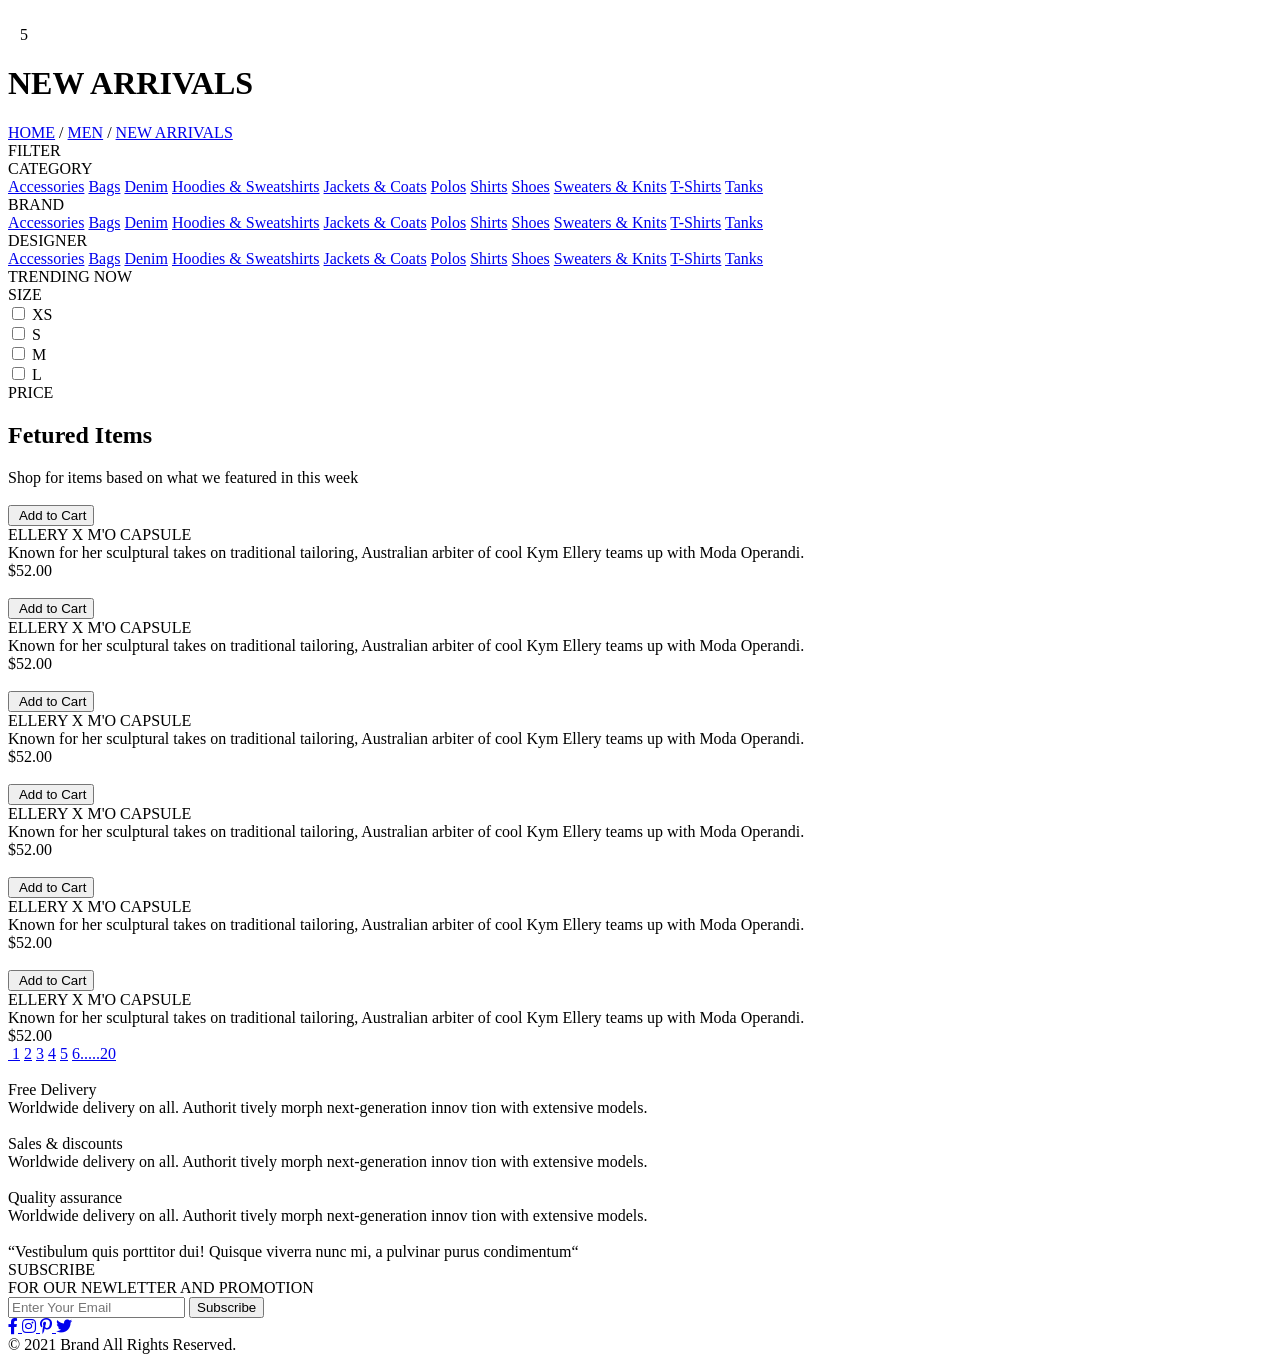
==== index.html @ 28f2e9c7 "Дз-8, начало" ====
<!DOCTYPE html>
<html lang="en">

<head>
    <meta charset="UTF-8">
    <meta name="viewport" content="width=device-width, initial-scale=1.0">
    <title>Document</title>
    <link rel="stylesheet" href="https://cdnjs.cloudflare.com/ajax/libs/font-awesome/5.15.2/css/all.min.css"
        integrity="sha512-HK5fgLBL+xu6dm/Ii3z4xhlSUyZgTT9tuc/hSrtw6uzJOvgRr2a9jyxxT1ely+B+xFAmJKVSTbpM/CuL7qxO8w=="
        crossorigin="anonymous" />
    <link rel="stylesheet" href="style.css">
</head>

<body>
    <div class="header">
        <div class="container">
            <div class="leftHeader">
                <img src="images/logo.png" alt="">
                <img class="searchIcon" src="images/search.png" alt="">
            </div>

            <div class="rightHeader">
                <img src="images/bars.png" alt="">
                <img class="userIcon" src="images/user.png" alt="">

                <span class="cartIconWrap">
                    <img class="cartIcon" src="images/cart.png" alt="">
                    <span>5</span>
                </span>
            </div>
        </div>
    </div>

    <div class="newArrivals">
        <div class="container">
            <h1>NEW ARRIVALS</h1>
            <nav>
                <a href="#">HOME</a>
                <span>/</span>
                <a href="#">MEN</a>
                <span>/</span>
                <a href="#">NEW ARRIVALS</a>
            </nav>
        </div>
    </div>

    <div class="filters">
        <div class="container">
            <div class="filtersLeft">
                <span class="filterLabel">FILTER</span>
                <img class="filterIcon" src="images/filter.svg" alt="">
                <div class="filterPopup hidden">
                    <nav class="filterCategory">
                        <div class="filterCategoryHeader">CATEGORY</div>
                        <div class="hidden">
                            <a href="#">Accessories</a>
                            <a href="#">Bags</a>
                            <a href="#">Denim</a>
                            <a href="#">Hoodies & Sweatshirts</a>
                            <a href="#">Jackets & Coats</a>
                            <a href="#">Polos</a>
                            <a href="#">Shirts</a>
                            <a href="#">Shoes</a>
                            <a href="#">Sweaters & Knits</a>
                            <a href="#">T-Shirts</a>
                            <a href="#">Tanks</a>
                        </div>
                    </nav>
                    <nav class="filterCategory">
                        <div class="filterCategoryHeader">BRAND</div>
                        <div class="hidden">
                            <a href="#">Accessories</a>
                            <a href="#">Bags</a>
                            <a href="#">Denim</a>
                            <a href="#">Hoodies & Sweatshirts</a>
                            <a href="#">Jackets & Coats</a>
                            <a href="#">Polos</a>
                            <a href="#">Shirts</a>
                            <a href="#">Shoes</a>
                            <a href="#">Sweaters & Knits</a>
                            <a href="#">T-Shirts</a>
                            <a href="#">Tanks</a>
                        </div>
                    </nav>
                    <nav class="filterCategory">
                        <div class="filterCategoryHeader">DESIGNER</div>
                        <div class="hidden">
                            <a href="#">Accessories</a>
                            <a href="#">Bags</a>
                            <a href="#">Denim</a>
                            <a href="#">Hoodies & Sweatshirts</a>
                            <a href="#">Jackets & Coats</a>
                            <a href="#">Polos</a>
                            <a href="#">Shirts</a>
                            <a href="#">Shoes</a>
                            <a href="#">Sweaters & Knits</a>
                            <a href="#">T-Shirts</a>
                            <a href="#">Tanks</a>
                        </div>
                    </nav>
                </div>
            </div>
            <div class="filtersRight">
                <div class="filterTrending">
                    TRENDING NOW
                    <img src="images/filterArrow.svg" alt="">
                </div>
                <div class="filterSize">
                    <div class="filterSizeWrap">
                        SIZE
                        <img src="images/filterArrow.svg" alt="">
                    </div>
                    <div class="filterSizes hidden">
                        <div>
                            <input type="checkbox"> XS
                        </div>
                        <div>
                            <input type="checkbox"> S
                        </div>
                        <div>
                            <input type="checkbox"> M
                        </div>
                        <div>
                            <input type="checkbox"> L
                        </div>
                    </div>
                </div>
                <div class="filterPrice">
                    PRICE
                    <img src="images/filterArrow.svg" alt="">
                </div>
            </div>
        </div>
    </div>

    <div class="featured container">
        <h2 class="featuredHeader">Fetured Items</h2>
        <div class="featuredTitle">Shop for items based on what we featured in this week</div>

        <div class="featuredItems">

            <div class="featuredItem">

                <div class="featuredImgWrap">
                    <img src="images/featured/1.jpg" alt="">
                    <div class="featuredImgDark">
                        <button class="buyButton">
                            <img src="images/cart.svg" alt="">
                            Add to Cart
                        </button>
                    </div>
                </div>

                <div class="featuredData">
                    <div class="featuredName">
                        ELLERY X M'O CAPSULE
                    </div>
                    <div class="featuredText">
                        Known for her sculptural takes on traditional tailoring, Australian arbiter of cool Kym Ellery
                        teams
                        up with Moda Operandi.
                    </div>
                    <div class="featuredPrice">
                        $52.00
                    </div>
                </div>

            </div>

            <div class="featuredItem">

                <div class="featuredImgWrap">
                    <img src="images/featured/2.jpg" alt="">
                    <div class="featuredImgDark">
                        <button>
                            <img src="images/cart.svg" alt="">
                            Add to Cart
                        </button>
                    </div>
                </div>

                <div class="featuredData">
                    <div class="featuredName">
                        ELLERY X M'O CAPSULE
                    </div>
                    <div class="featuredText">
                        Known for her sculptural takes on traditional tailoring, Australian arbiter of cool Kym Ellery
                        teams
                        up with Moda Operandi.
                    </div>
                    <div class="featuredPrice">
                        $52.00
                    </div>
                </div>

            </div>

            <div class="featuredItem">

                <div class="featuredImgWrap">
                    <img src="images/featured/3.jpg" alt="">
                    <div class="featuredImgDark">
                        <button>
                            <img src="images/cart.svg" alt="">
                            Add to Cart
                        </button>
                    </div>
                </div>

                <div class="featuredData">
                    <div class="featuredName">
                        ELLERY X M'O CAPSULE
                    </div>
                    <div class="featuredText">
                        Known for her sculptural takes on traditional tailoring, Australian arbiter of cool Kym Ellery
                        teams
                        up with Moda Operandi.
                    </div>
                    <div class="featuredPrice">
                        $52.00
                    </div>
                </div>

            </div>

            <div class="featuredItem">

                <div class="featuredImgWrap">
                    <img src="images/featured/4.jpg" alt="">
                    <div class="featuredImgDark">
                        <button>
                            <img src="images/cart.svg" alt="">
                            Add to Cart
                        </button>
                    </div>
                </div>

                <div class="featuredData">
                    <div class="featuredName">
                        ELLERY X M'O CAPSULE
                    </div>
                    <div class="featuredText">
                        Known for her sculptural takes on traditional tailoring, Australian arbiter of cool Kym Ellery
                        teams
                        up with Moda Operandi.
                    </div>
                    <div class="featuredPrice">
                        $52.00
                    </div>
                </div>

            </div>

            <div class="featuredItem">

                <div class="featuredImgWrap">
                    <img src="images/featured/5.jpg" alt="">
                    <div class="featuredImgDark">
                        <button>
                            <img src="images/cart.svg" alt="">
                            Add to Cart
                        </button>
                    </div>
                </div>

                <div class="featuredData">
                    <div class="featuredName">
                        ELLERY X M'O CAPSULE
                    </div>
                    <div class="featuredText">
                        Known for her sculptural takes on traditional tailoring, Australian arbiter of cool Kym Ellery
                        teams
                        up with Moda Operandi.
                    </div>
                    <div class="featuredPrice">
                        $52.00
                    </div>
                </div>

            </div>
            <div class="featuredItem">

                <div class="featuredImgWrap">
                    <img src="images/featured/6.jpg" alt="">
                    <div class="featuredImgDark">
                        <button>
                            <img src="images/cart.svg" alt="">
                            Add to Cart
                        </button>
                    </div>
                </div>

                <div class="featuredData">
                    <div class="featuredName">
                        ELLERY X M'O CAPSULE
                    </div>
                    <div class="featuredText">
                        Known for her sculptural takes on traditional tailoring, Australian arbiter of cool Kym Ellery
                        teams
                        up with Moda Operandi.
                    </div>
                    <div class="featuredPrice">
                        $52.00
                    </div>
                </div>

            </div>
        </div>

        <div class="pagination">
            <a href="#">
                <img src="images/chevronLeft.svg" alt="">
            </a>
            <a href="#">1</a>
            <a href="#">2</a>
            <a href="#">3</a>
            <a href="#">4</a>
            <a href="#">5</a>
            <a href="#">6.....20</a>
            <a href="#">
                <img src="images/chevronRight.svg" alt="">
            </a>
        </div>
    </div>

    <div class="services">
        <div class="container">

            <div class="serivceUnit">
                <img src="images/services/delivery.svg" alt="">
                <div class="servicesTitle">
                    Free Delivery
                </div>
                <div class="servicesText">
                    Worldwide delivery on all. Authorit tively morph next-generation innov tion with extensive models.
                </div>
            </div>

            <div class="serivceUnit">
                <img src="images/services/discount.svg" alt="">
                <div class="servicesTitle">
                    Sales & discounts
                </div>
                <div class="servicesText">
                    Worldwide delivery on all. Authorit tively morph next-generation innov tion with extensive models.
                </div>
            </div>

            <div class="serivceUnit">
                <img src="images/services/assurance.svg" alt="">
                <div class="servicesTitle">
                    Quality assurance
                </div>
                <div class="servicesText">
                    Worldwide delivery on all. Authorit tively morph next-generation innov tion with extensive models.
                </div>
            </div>
        </div>
    </div>

    <div class="subscribe">
        <div class="container">

            <div class="subscribeLeft">
                <img src="images/subscribeUser.png" alt="">
                <div class="subscribeUserText">
                    “Vestibulum quis porttitor dui! Quisque viverra nunc mi, a pulvinar purus condimentum“
                </div>
            </div>

            <div class="subscribeRight">
                <div class="subscribeTitle">
                    SUBSCRIBE
                </div>
                <div class="subscribeText">
                    FOR OUR NEWLETTER AND PROMOTION
                </div>
                <form action="" class="subscribeForm">
                    <input type="text" placeholder="Enter Your Email">
                    <button>Subscribe</button>
                </form>
            </div>

        </div>
    </div>

    <div class="footer">
        <div class="container">
            <div class="footerLeft">
                <a href="#">
                    <i class="fab fa-facebook-f"></i>
                </a>
                <a href="#">
                    <i class="fab fa-instagram"></i>
                </a>
                <a href="#">
                    <i class="fab fa-pinterest-p"></i>
                </a>
                <a href="#">
                    <i class="fab fa-twitter"></i>
                </a>
            </div>
            <div class="footerRight">
                &copy; 2021 Brand All Rights Reserved.
            </div>
        </div>
    </div>

    <script src="app.js"></script>
</body>

</html>
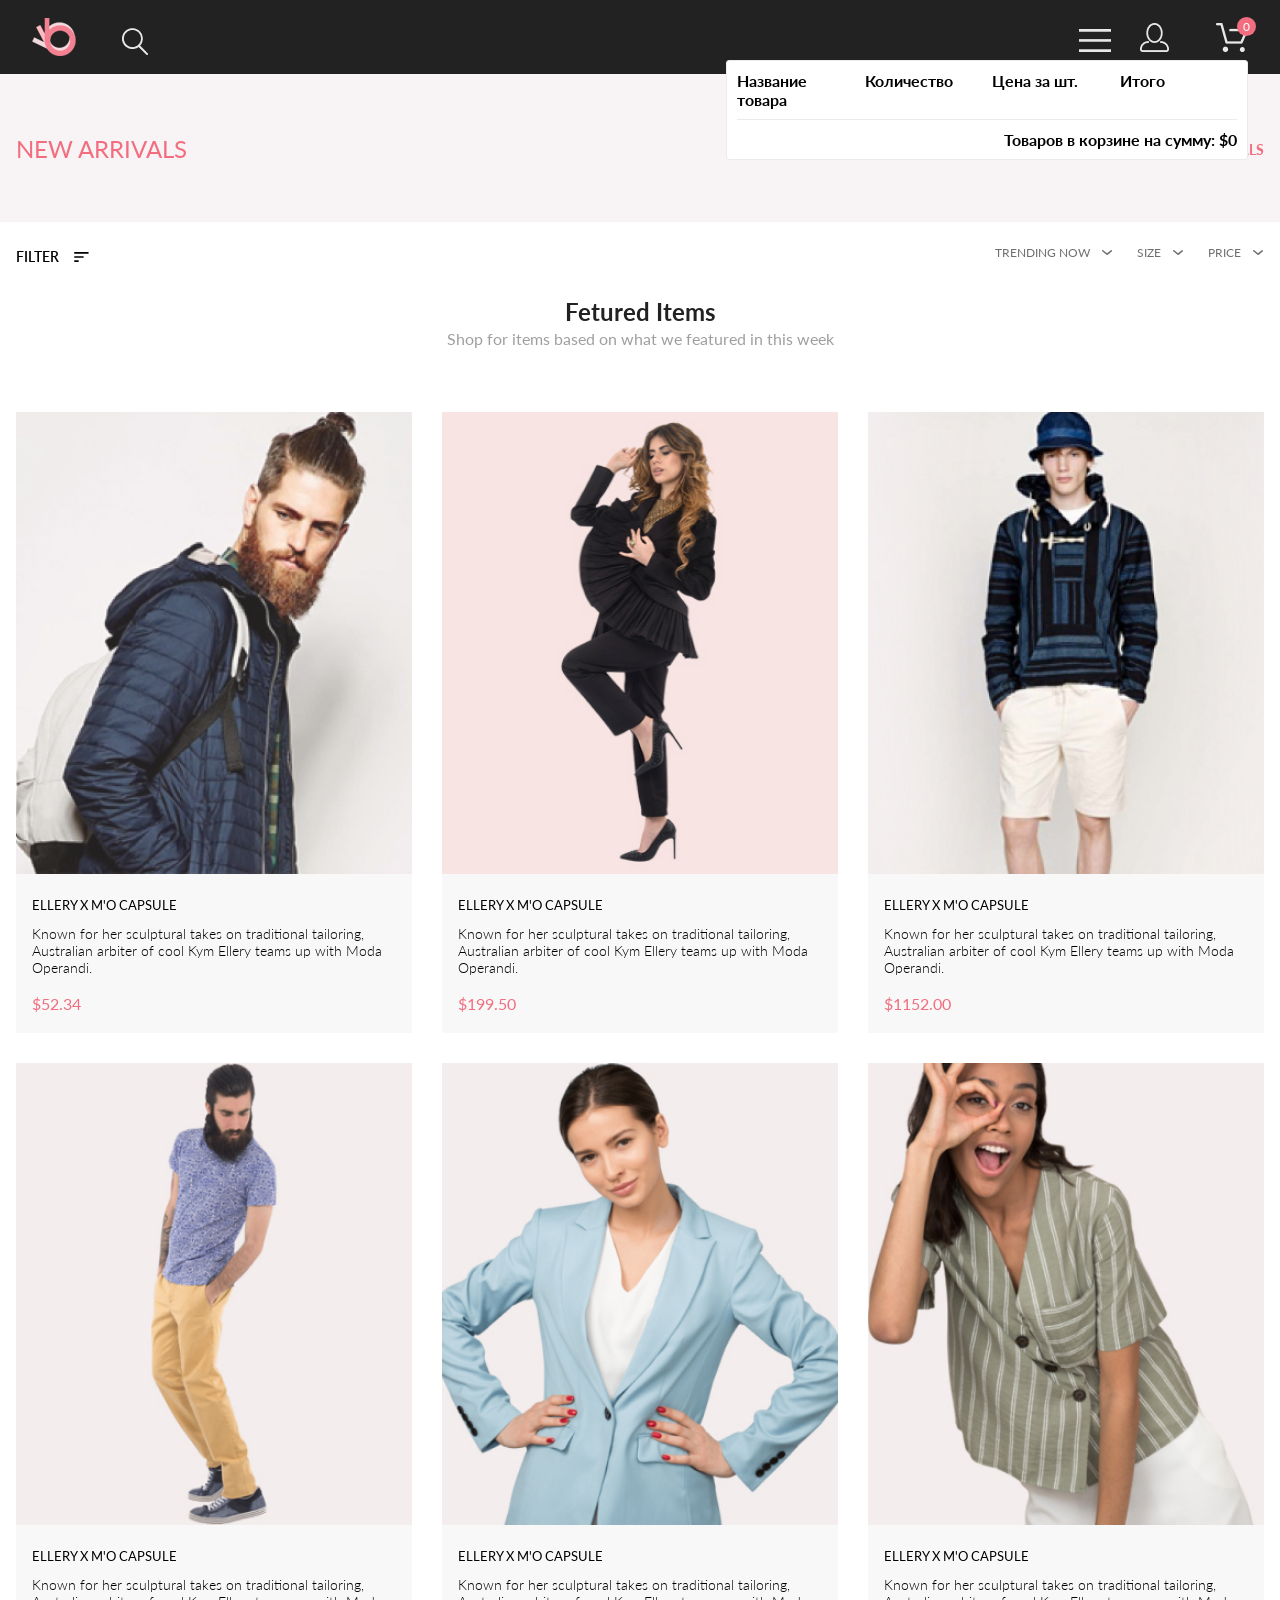
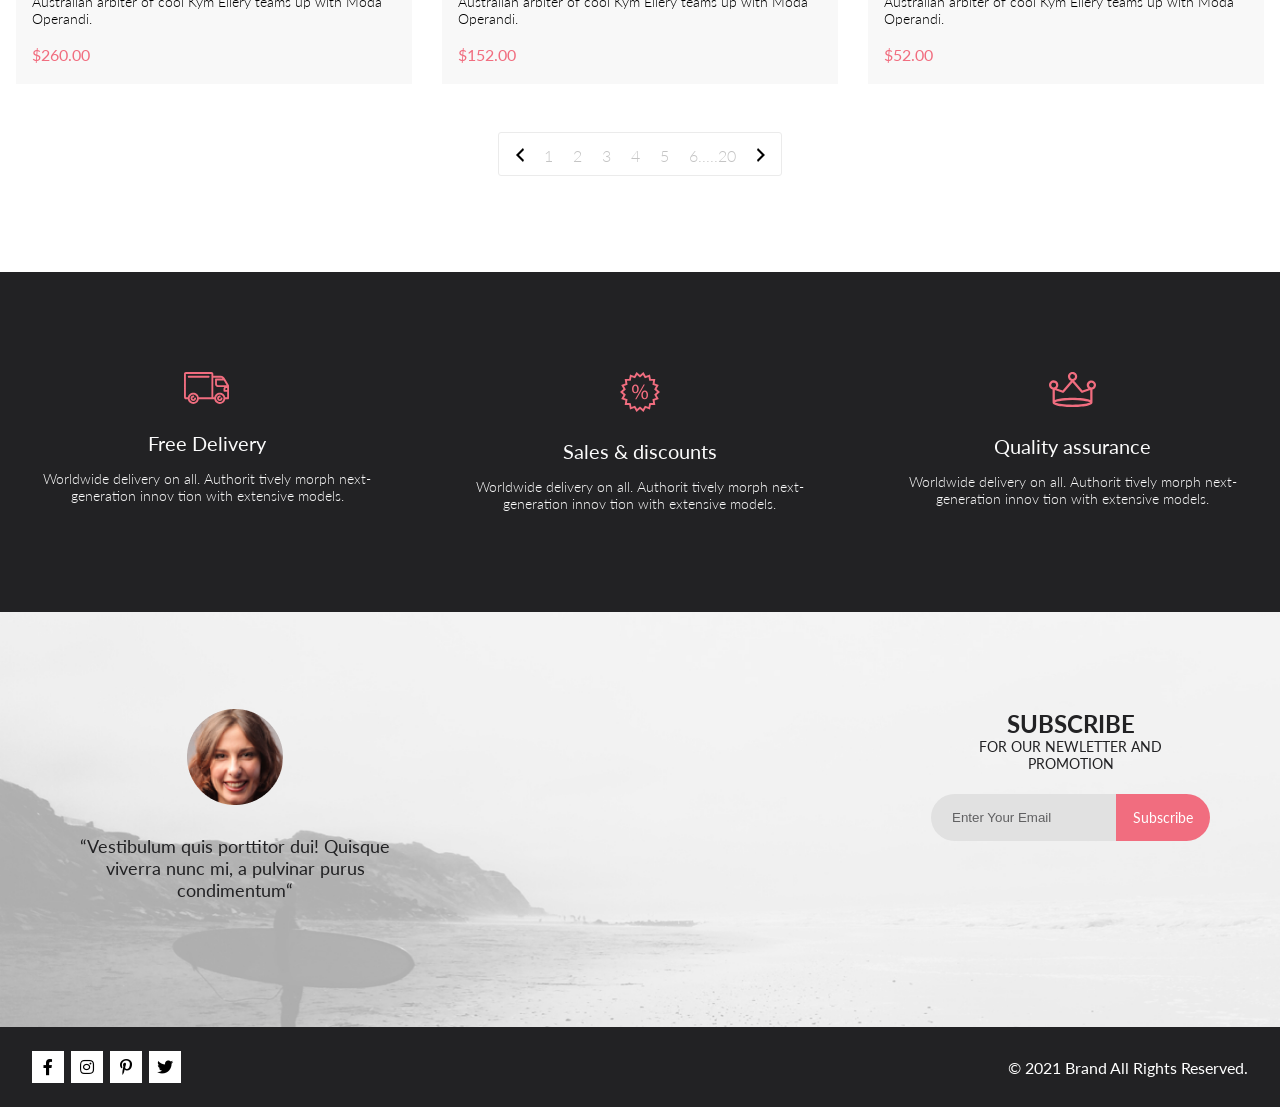
==== commit 9743b323: "Продолжение работы над дз-8" ====
--- a/index.html
+++ b/index.html
@@ -25,8 +25,32 @@
 
                 <span class="cartIconWrap">
                     <img class="cartIcon" src="images/cart.png" alt="">
-                    <span>5</span>
+                    <span>0</span>
                 </span>
+
+                <div class="basket">
+
+                    <div class="basketRow basketHeader">
+
+                        <div>Название товара</div>
+
+                        <div>Количество</div>
+
+                        <div>Цена за шт.</div>
+
+                        <div>Итого</div>
+
+                    </div>
+
+                    <div class="basketTotal">
+
+                        Товаров в корзине на сумму:
+
+                        $<span class="basketTotalValue">0</span>
+
+                    </div>
+
+                </div>
             </div>
         </div>
     </div>
@@ -161,7 +185,7 @@
                         up with Moda Operandi.
                     </div>
                     <div class="featuredPrice">
-                        $52.00
+                        $52.34
                     </div>
                 </div>
 
@@ -172,24 +196,24 @@
                 <div class="featuredImgWrap">
                     <img src="images/featured/2.jpg" alt="">
                     <div class="featuredImgDark">
-                        <button>
-                            <img src="images/cart.svg" alt="">
-                            Add to Cart
-                        </button>
-                    </div>
-                </div>
-
-                <div class="featuredData">
-                    <div class="featuredName">
-                        ELLERY X M'O CAPSULE
-                    </div>
-                    <div class="featuredText">
-                        Known for her sculptural takes on traditional tailoring, Australian arbiter of cool Kym Ellery
-                        teams
-                        up with Moda Operandi.
-                    </div>
-                    <div class="featuredPrice">
-                        $52.00
+                        <button class="buyButton">
+                            <img src="images/cart.svg" alt="">
+                            Add to Cart
+                        </button>
+                    </div>
+                </div>
+
+                <div class="featuredData">
+                    <div class="featuredName">
+                        ELLERY X M'O CAPSULE
+                    </div>
+                    <div class="featuredText">
+                        Known for her sculptural takes on traditional tailoring, Australian arbiter of cool Kym Ellery
+                        teams
+                        up with Moda Operandi.
+                    </div>
+                    <div class="featuredPrice">
+                        $199.50
                     </div>
                 </div>
 
@@ -200,24 +224,24 @@
                 <div class="featuredImgWrap">
                     <img src="images/featured/3.jpg" alt="">
                     <div class="featuredImgDark">
-                        <button>
-                            <img src="images/cart.svg" alt="">
-                            Add to Cart
-                        </button>
-                    </div>
-                </div>
-
-                <div class="featuredData">
-                    <div class="featuredName">
-                        ELLERY X M'O CAPSULE
-                    </div>
-                    <div class="featuredText">
-                        Known for her sculptural takes on traditional tailoring, Australian arbiter of cool Kym Ellery
-                        teams
-                        up with Moda Operandi.
-                    </div>
-                    <div class="featuredPrice">
-                        $52.00
+                        <button class="buyButton">
+                            <img src="images/cart.svg" alt="">
+                            Add to Cart
+                        </button>
+                    </div>
+                </div>
+
+                <div class="featuredData">
+                    <div class="featuredName">
+                        ELLERY X M'O CAPSULE
+                    </div>
+                    <div class="featuredText">
+                        Known for her sculptural takes on traditional tailoring, Australian arbiter of cool Kym Ellery
+                        teams
+                        up with Moda Operandi.
+                    </div>
+                    <div class="featuredPrice">
+                        $1152.00
                     </div>
                 </div>
 
@@ -228,24 +252,24 @@
                 <div class="featuredImgWrap">
                     <img src="images/featured/4.jpg" alt="">
                     <div class="featuredImgDark">
-                        <button>
-                            <img src="images/cart.svg" alt="">
-                            Add to Cart
-                        </button>
-                    </div>
-                </div>
-
-                <div class="featuredData">
-                    <div class="featuredName">
-                        ELLERY X M'O CAPSULE
-                    </div>
-                    <div class="featuredText">
-                        Known for her sculptural takes on traditional tailoring, Australian arbiter of cool Kym Ellery
-                        teams
-                        up with Moda Operandi.
-                    </div>
-                    <div class="featuredPrice">
-                        $52.00
+                        <button class="buyButton">
+                            <img src="images/cart.svg" alt="">
+                            Add to Cart
+                        </button>
+                    </div>
+                </div>
+
+                <div class="featuredData">
+                    <div class="featuredName">
+                        ELLERY X M'O CAPSULE
+                    </div>
+                    <div class="featuredText">
+                        Known for her sculptural takes on traditional tailoring, Australian arbiter of cool Kym Ellery
+                        teams
+                        up with Moda Operandi.
+                    </div>
+                    <div class="featuredPrice">
+                        $260.00
                     </div>
                 </div>
 
@@ -256,24 +280,24 @@
                 <div class="featuredImgWrap">
                     <img src="images/featured/5.jpg" alt="">
                     <div class="featuredImgDark">
-                        <button>
-                            <img src="images/cart.svg" alt="">
-                            Add to Cart
-                        </button>
-                    </div>
-                </div>
-
-                <div class="featuredData">
-                    <div class="featuredName">
-                        ELLERY X M'O CAPSULE
-                    </div>
-                    <div class="featuredText">
-                        Known for her sculptural takes on traditional tailoring, Australian arbiter of cool Kym Ellery
-                        teams
-                        up with Moda Operandi.
-                    </div>
-                    <div class="featuredPrice">
-                        $52.00
+                        <button class="buyButton">
+                            <img src="images/cart.svg" alt="">
+                            Add to Cart
+                        </button>
+                    </div>
+                </div>
+
+                <div class="featuredData">
+                    <div class="featuredName">
+                        ELLERY X M'O CAPSULE
+                    </div>
+                    <div class="featuredText">
+                        Known for her sculptural takes on traditional tailoring, Australian arbiter of cool Kym Ellery
+                        teams
+                        up with Moda Operandi.
+                    </div>
+                    <div class="featuredPrice">
+                        $152.00
                     </div>
                 </div>
 
@@ -283,7 +307,7 @@
                 <div class="featuredImgWrap">
                     <img src="images/featured/6.jpg" alt="">
                     <div class="featuredImgDark">
-                        <button>
+                        <button class="buyButton">
                             <img src="images/cart.svg" alt="">
                             Add to Cart
                         </button>
@@ -407,6 +431,7 @@
     </div>
 
     <script src="app.js"></script>
+    <script src="task.js"></script>
 </body>
 
 </html>
--- a/style.css
+++ b/style.css
@@ -0,0 +1,796 @@
+@import url("https://fonts.googleapis.com/css2?family=Lato:wght@300;400;700;900&display=swap");
+
+body {
+    margin: 0;
+    font-family: Lato, sans-serif;
+}
+
+.header {
+    background: #222222;
+    height: 74px;
+    padding: 18px 16px;
+    box-sizing: border-box;
+}
+
+.header .container {
+    display: flex;
+    justify-content: space-between;
+    align-items: center;
+}
+
+@media (min-width: 1600px) {
+    .container {
+        margin: 0 auto;
+        width: 1140px;
+    }
+}
+
+@media (min-width: 768px) {
+    .header {
+        padding-left: 32px;
+        padding-right: 32px;
+    }
+}
+
+.header i {
+    color: #e8e8e8;
+}
+
+.userIcon,
+.cartIcon {
+    display: none;
+}
+
+@media (min-width: 768px) {
+
+    .userIcon,
+    .cartIcon {
+        display: inline;
+    }
+}
+
+.userIcon {
+    margin-left: 25px;
+    margin-right: 42px;
+}
+
+.searchIcon {
+    margin-left: 41px;
+}
+
+.cartIconWrap {
+    position: relative;
+}
+
+.cartIconWrap span {
+    display: inline-block;
+    width: 19px;
+    height: 19px;
+    color: white;
+    background: #f16d7f;
+    border-radius: 50%;
+    position: absolute;
+    text-align: center;
+    right: -8px;
+    top: -19px;
+    font-size: 12px;
+    line-height: 19px;
+}
+
+.newArrivals {
+    background: #f8f3f4;
+    min-height: 148px;
+}
+
+.newArrivals h1 {
+    margin: 24px 0 32px;
+    font-weight: normal;
+    font-size: 24px;
+    line-height: 29px;
+    color: #f16d7f;
+}
+
+@media (min-width: 768px) {
+    .newArrivals h1 {
+        margin: 0;
+    }
+}
+
+.newArrivals .container {
+    display: flex;
+    flex-direction: column;
+    align-items: center;
+    min-height: inherit;
+}
+
+@media (min-width: 768px) {
+    .newArrivals .container {
+        flex-direction: row;
+        justify-content: space-between;
+    }
+}
+
+@media (min-width: 768px) and (max-width: 1599px) {
+    .newArrivals .container {
+        padding: 0 16px;
+    }
+}
+
+.newArrivals nav a,
+.newArrivals nav span {
+    font-weight: 300;
+    font-size: 14px;
+    line-height: 17px;
+    color: #636363;
+}
+
+.newArrivals nav a {
+    text-decoration: none;
+}
+
+.newArrivals nav span {
+    margin: 0 3px;
+}
+
+.newArrivals nav a:last-of-type {
+    font-weight: bold;
+    font-size: 14px;
+    line-height: 17px;
+    color: #f16d7f;
+}
+
+.filters {
+    margin-top: 24px;
+    margin-bottom: 32px;
+}
+
+@media (min-width: 1600px) {
+    .filters {
+        margin-top: 51px;
+        margin-bottom: 64px;
+    }
+}
+
+.filters .container {
+    display: flex;
+    justify-content: space-between;
+    padding-left: 8px;
+    padding-right: 8px;
+}
+
+@media (min-width: 768px) {
+    .filters .container {
+        padding-left: 16px;
+        padding-right: 16px;
+    }
+}
+
+@media (min-width: 1600px) {
+    .filters .container {
+        padding-left: 0;
+        padding-right: 0;
+        justify-content: flex-start;
+    }
+}
+
+.filtersRight {
+    display: flex;
+    font-size: 12px;
+    line-height: 14px;
+    color: #6f6e6e;
+}
+
+@media (min-width: 1600px) {
+    .filtersRight {
+        font-size: 14px;
+        line-height: 17px;
+        margin-left: 320px;
+    }
+}
+
+.filtersRight img {
+    position: relative;
+    bottom: 1px;
+    margin-left: 9px;
+}
+
+.filtersRight>div:not(:last-child) {
+    margin-right: 15px;
+}
+
+@media (min-width: 375px) {
+    .filtersRight>div:not(:last-child) {
+        margin-right: 24px;
+    }
+}
+
+.filtersLeft .filterLabel {
+    display: none;
+    position: relative;
+    z-index: 2;
+    cursor: pointer;
+}
+
+.filterLabelPink {
+    color: #ef5b70 !important;
+    left: 16px;
+    top: 13px;
+}
+
+.filterIconPink {
+    left: 16px;
+    top: 13px;
+}
+
+@media (min-width: 768px) {
+    .filtersLeft .filterLabel {
+        display: inline;
+        font-weight: 600;
+        font-size: 14px;
+        line-height: 17px;
+        color: #000000;
+    }
+}
+
+.filtersLeft .filterIcon {
+    width: 37px;
+    height: 25px;
+    position: relative;
+    z-index: 2;
+}
+
+@media (min-width: 768px) {
+    .filtersLeft .filterIcon {
+        width: 15px;
+        height: 10px;
+        margin-left: 11px;
+    }
+}
+
+.filtersLeft {
+    position: relative;
+}
+
+.hidden {
+    display: none;
+}
+
+.filterPopup {
+    position: absolute;
+    left: 0;
+    top: 0;
+    width: 360px;
+    background: #ffffff;
+    box-shadow: 6px 4px 35px rgba(0, 0, 0, 0.21);
+    padding: 46px 16px 16px 16px;
+    z-index: 1;
+    overflow-y: auto;
+}
+
+.filterCategoryHeader {
+    font-size: 14px;
+    line-height: 37px;
+    color: #ef5b70;
+    padding-left: 11px;
+    min-height: 37px;
+    border-bottom: 1px solid #ebebeb;
+    margin-bottom: 24px;
+    position: relative;
+    cursor: pointer;
+}
+
+.filterCategoryHeader:before {
+    content: "";
+    width: 5px;
+    min-height: inherit;
+    background: #ef5b70;
+    position: absolute;
+    left: 0;
+    top: 1px;
+}
+
+.filterCategory:not(:last-child) {
+    margin-bottom: 24px;
+}
+
+.filterCategory a {
+    display: block;
+    text-decoration: none;
+    padding-left: 34px;
+    padding-right: 16px;
+    font-size: 14px;
+    line-height: 17px;
+    color: #6f6e6e;
+}
+
+.filterCategory a:not(:last-child) {
+    margin-bottom: 11px;
+}
+
+.filterSizeWrap {
+    cursor: pointer;
+}
+
+.filterSize {
+    position: relative;
+}
+
+.filterSizes {
+    position: absolute;
+    left: 0;
+    top: 25px;
+    width: 79px;
+    height: 103px;
+    background: #ffffff;
+    box-shadow: 6px 4px 35px rgba(0, 0, 0, 0.21);
+    padding: 7px 9px;
+    box-sizing: border-box;
+    font-size: 14px;
+    color: #6f6e6e;
+}
+
+.filterSizes>div:not(:last-child) {
+    margin-bottom: 4px;
+}
+
+.featured {
+    padding-left: 8px;
+    padding-right: 8px;
+    margin-bottom: 96px;
+}
+
+@media (min-width: 768px) {
+    .featured {
+        padding-left: 16px;
+        padding-right: 16px;
+    }
+}
+
+@media (min-width: 1600px) {
+    .featured {
+        padding-left: 0;
+        padding-right: 0;
+    }
+}
+
+.featured h2 {
+    margin-top: 0;
+    margin-bottom: 3px;
+    text-align: center;
+    color: #222222;
+}
+
+.featuredTitle {
+    text-align: center;
+    color: #9f9f9f;
+    margin-bottom: 64px;
+}
+
+.featuredItems {
+    display: grid;
+    grid-template-columns: 1fr;
+    row-gap: 16px;
+}
+
+@media (min-width: 640px) {
+    .featuredItems {
+        grid-template-columns: 1fr 1fr;
+        row-gap: 18px;
+        column-gap: 16px;
+    }
+}
+
+@media (min-width: 1000px) {
+    .featuredItems {
+        grid-template-columns: repeat(3, 1fr);
+        gap: 30px;
+    }
+}
+
+.featuredItem {
+    background: #f8f8f8;
+}
+
+.featuredItem img {
+    width: 100%;
+    display: block;
+}
+
+.featuredImgWrap {
+    position: relative;
+}
+
+.featuredItem:hover .featuredImgDark {
+    display: flex;
+}
+
+.featuredImgDark {
+    position: absolute;
+    width: 100%;
+    height: 100%;
+    left: 0;
+    top: 0;
+    background: rgba(58, 56, 56, 0.86);
+    display: none;
+    justify-content: center;
+    align-items: center;
+}
+
+.featuredImgDark button {
+    background: none;
+    border: 1px solid white;
+    color: white;
+    display: flex;
+    align-items: center;
+    padding: 10px 14px;
+    font-size: 14px;
+    font-family: inherit;
+}
+
+.featuredImgDark button img {
+    width: 26px;
+    height: 24px;
+    margin-right: 11px;
+}
+
+.featuredData {
+    padding: 23px 16px 20px;
+}
+
+.featuredName {
+    font-size: 13px;
+    line-height: 16px;
+    color: #000000;
+}
+
+.featuredText {
+    font-weight: 300;
+    font-size: 14px;
+    line-height: 17px;
+    margin-top: 12px;
+    margin-bottom: 18px;
+}
+
+.featuredPrice {
+    font-size: 16px;
+    line-height: 19px;
+    color: #f16d7f;
+}
+
+.pagination {
+    width: 284px;
+    height: 44px;
+    margin: 0 auto;
+    border: 1px solid #ebebeb;
+    margin-top: 48px;
+    padding: 13px 16px;
+    box-sizing: border-box;
+    display: flex;
+    justify-content: space-between;
+    border-radius: 3px;
+}
+
+.pagination a {
+    text-decoration: none;
+    font-weight: 300;
+    font-size: 16px;
+    color: #c4c4c4;
+}
+
+.pagination a:hover {
+    color: #ef5b70;
+}
+
+.services {
+    background: #222224;
+    padding-top: 48px;
+    padding-bottom: 81px;
+    padding-left: 14px;
+    padding-right: 14px;
+}
+
+@media (min-width: 1200px) {
+    .services {
+        padding-top: 100px;
+        padding-bottom: 100px;
+    }
+}
+
+.services .container {
+    display: grid;
+    gap: 46px;
+}
+
+@media (min-width: 1200px) {
+    .services .container {
+        display: grid;
+        grid-template-columns: repeat(3, 1fr);
+        gap: 46px;
+    }
+}
+
+.serivceUnit {
+    text-align: center;
+    display: flex;
+    flex-direction: column;
+    align-items: center;
+}
+
+.servicesTitle,
+.servicesText {
+    color: #fbfbfb;
+}
+
+.servicesTitle {
+    font-size: 19.96px;
+    line-height: 24px;
+    margin-top: 27px;
+    margin-bottom: 15px;
+}
+
+.servicesText {
+    font-weight: 300;
+    font-size: 13.972px;
+    line-height: 17px;
+    max-width: 340px;
+}
+
+.subscribe {
+    background: url(images/subscribe.jpg) no-repeat;
+    background-size: cover;
+    padding-top: 64px;
+    padding-bottom: 109px;
+    padding-left: 20px;
+    padding-right: 20px;
+}
+
+@media (min-width: 1200px) {
+    .subscribe {
+        padding-top: 97px;
+        padding-bottom: 126px;
+    }
+
+    .subscribe .container {
+        margin: 0 auto;
+        width: 1140px;
+        display: flex;
+        justify-content: space-between;
+    }
+}
+
+.subscribeLeft {
+    display: flex;
+    flex-direction: column;
+    align-items: center;
+}
+
+.subscribeUserText {
+    margin-top: 30px;
+    text-align: center;
+    font-size: 18px;
+    line-height: 22px;
+    color: #222224;
+    max-width: 330px;
+}
+
+.subscribeRight {
+    display: flex;
+    flex-direction: column;
+    align-items: center;
+    margin-top: 65px;
+}
+
+@media (min-width: 1200px) {
+    .subscribeRight {
+        margin-top: initial;
+    }
+}
+
+.subscribeTitle {
+    font-weight: 700;
+    font-size: 24px;
+    color: #222224;
+}
+
+.subscribeTitle,
+.subscribeText {
+    max-width: 271px;
+    text-align: center;
+}
+
+.subscribeText {
+    font-size: 14px;
+    color: #222224;
+    margin-bottom: 22px;
+}
+
+.subscribeForm {
+    height: 47px;
+}
+
+.subscribeForm input {
+    height: inherit;
+    background: #e1e1e1;
+    border: none;
+    padding: 6px 21px;
+    box-sizing: border-box;
+    border-top-left-radius: 28px;
+    border-bottom-left-radius: 28px;
+    float: left;
+    width: 185px;
+}
+
+.subscribeForm input::-webkit-input-placeholder {
+    color: #222224;
+    font-family: inherit;
+    opacity: 0.67;
+}
+
+.subscribeForm input::-moz-placeholder {
+    color: #222224;
+    font-family: inherit;
+    opacity: 0.67;
+}
+
+.subscribeForm input:-ms-input-placeholder {
+    color: #222224;
+    font-family: inherit;
+    opacity: 0.67;
+}
+
+.subscribeForm input:-moz-placeholder {
+    color: #222224;
+    font-family: inherit;
+    opacity: 0.67;
+}
+
+.subscribeForm button {
+    height: inherit;
+    border: none;
+    color: white;
+    font-family: inherit;
+    font-size: 14px;
+    line-height: 17px;
+    background: #f16d7f;
+    border-top-right-radius: 28px;
+    border-bottom-right-radius: 28px;
+    padding: 0 17px;
+}
+
+.footer {
+    background: #222224;
+    padding: 43px 20px 10px;
+}
+
+@media (min-width: 768px) {
+    .footer {
+        padding: 24px 32px;
+    }
+}
+
+.footer .container {
+    display: flex;
+    flex-direction: column;
+    align-items: center;
+}
+
+@media (min-width: 768px) {
+    .footer .container {
+        flex-direction: row;
+        justify-content: space-between;
+    }
+}
+
+.footerLeft {
+    display: flex;
+}
+
+.footer a {
+    color: black;
+    background: white;
+    width: 32px;
+    height: 32px;
+    display: flex;
+    justify-content: center;
+    align-items: center;
+    text-decoration: none;
+}
+
+.footer a:hover {
+    background: #f16d7f;
+    color: white;
+}
+
+.footer a:not(:last-child) {
+    margin-right: 7px;
+}
+
+.footerRight {
+    color: white;
+}
+
+@media (max-width: 767px) {
+    .footerRight {
+        margin-top: 40px;
+    }
+}
+
+/*!!!!!!!!!!!!!!!!!!!!!!!!!!!!!!!!!!!!!!!!!!!!!!!!!!!!!!!!!!!!!!!!!!*/
+
+.rightHeader {
+
+    position: relative;
+
+}
+
+.basket {
+
+    position: absolute;
+
+    z-index: 3;
+
+    right: 0;
+
+    top: 37px;
+
+    background: white;
+
+    padding: 10px;
+
+    border: 1px solid #ebebeb;
+
+    border-radius: 3px;
+
+    font-size: 14px;
+
+}
+
+@media (min-width: 340px) {
+
+    .basket {
+
+        font-size: 16px;
+
+    }
+
+}
+
+@media (min-width: 552px) {
+
+    .basket {
+
+        width: 500px;
+
+    }
+
+}
+
+.basketRow {
+
+    display: grid;
+
+    grid-template-columns: repeat(4, 1fr);
+
+    gap: 10px;
+
+    margin-bottom: 10px;
+
+    border-bottom: 1px solid #ebebeb;
+
+    padding-bottom: 10px;
+
+}
+
+.basketHeader {
+
+    font-weight: bold;
+
+}
+
+.basketTotal {
+
+    font-weight: bold;
+
+    text-align: right;
+
+}
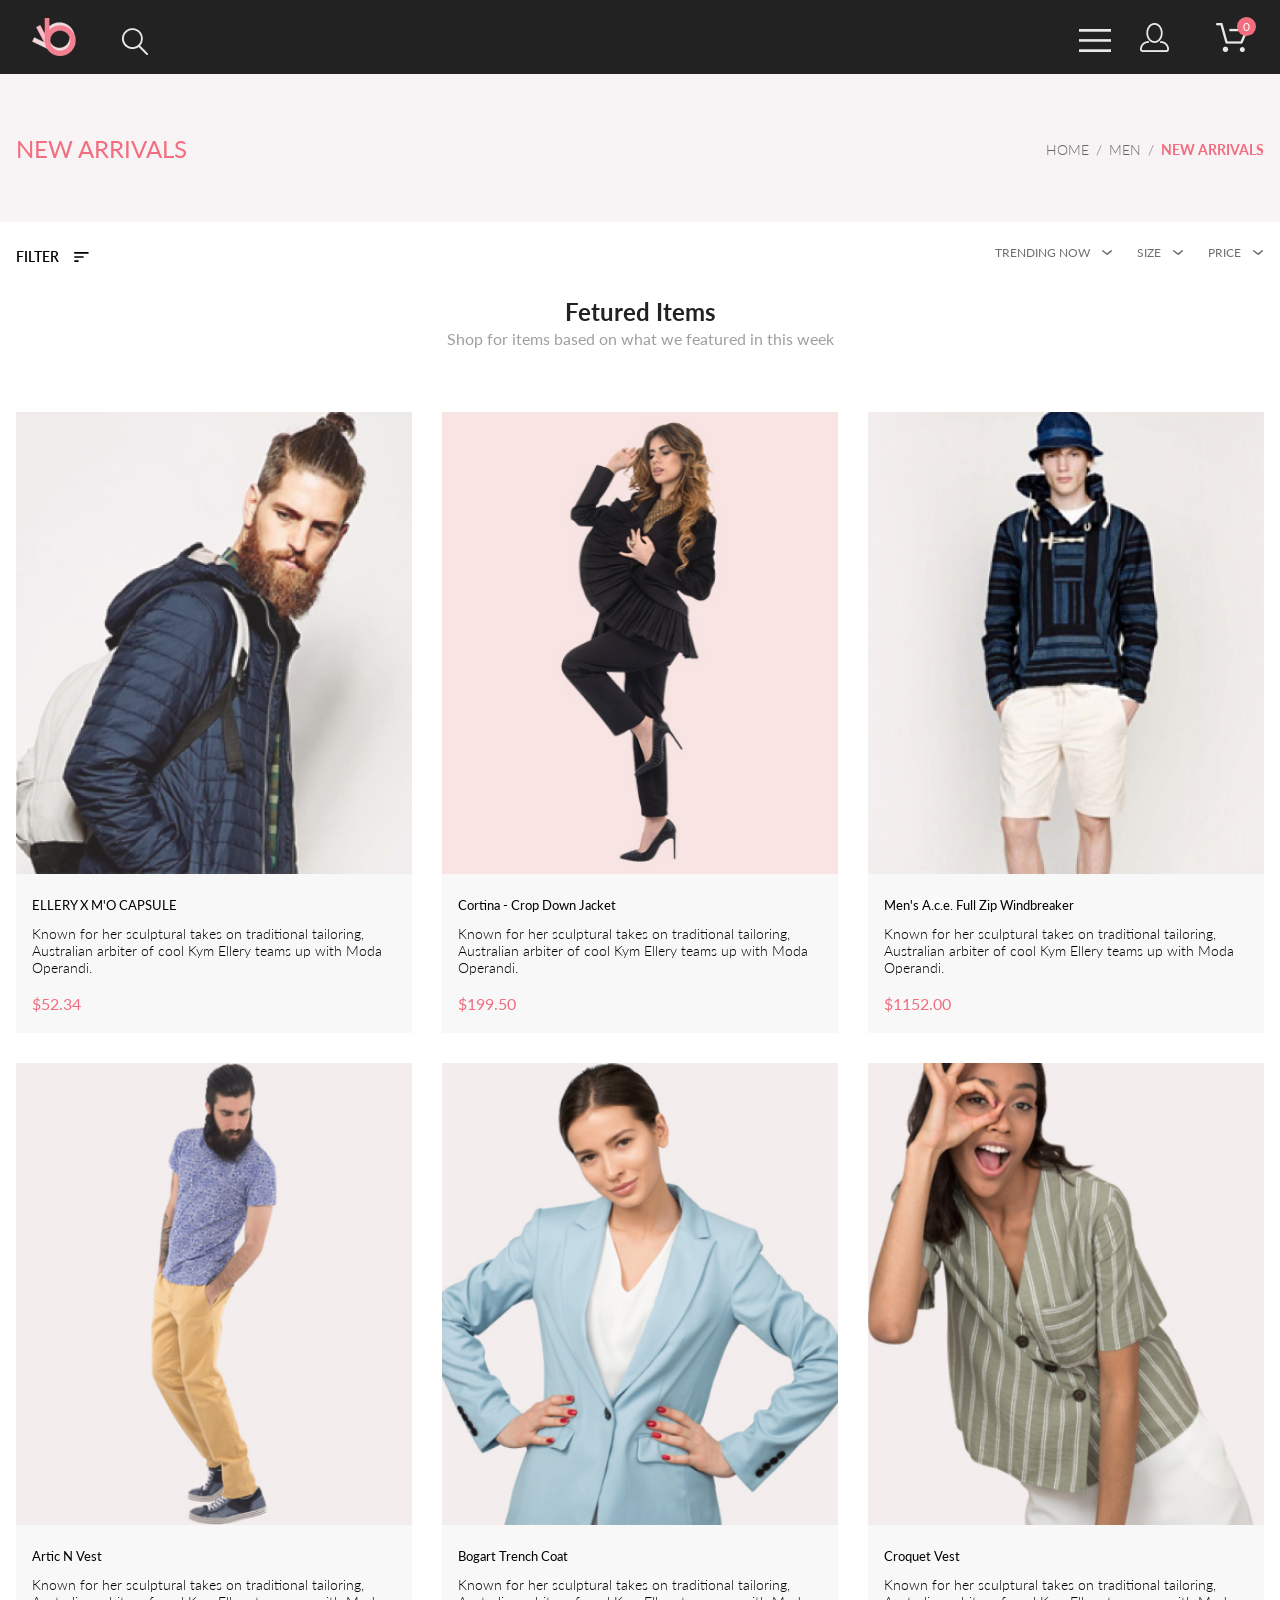
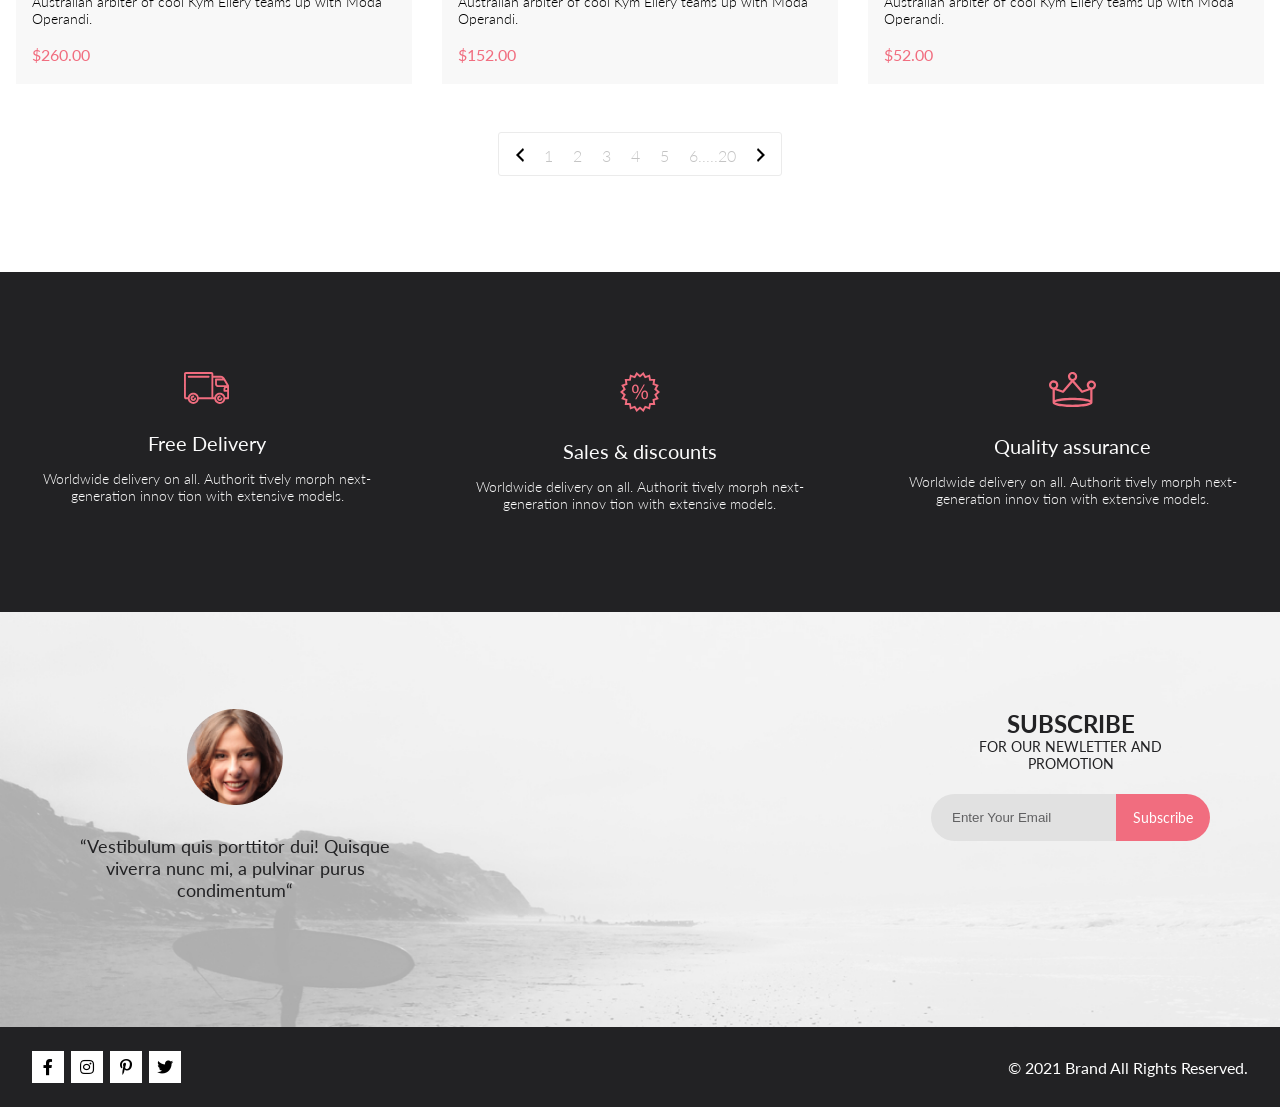
==== commit 8903da9b: "Завершение работы над ДЗ-8" ====
--- a/index.html
+++ b/index.html
@@ -28,7 +28,7 @@
                     <span>0</span>
                 </span>
 
-                <div class="basket">
+                <div class="basket hidden">
 
                     <div class="basketRow basketHeader">
 
@@ -39,7 +39,6 @@
                         <div>Цена за шт.</div>
 
                         <div>Итого</div>
-
                     </div>
 
                     <div class="basketTotal">
@@ -163,22 +162,20 @@
 
         <div class="featuredItems">
 
-            <div class="featuredItem">
+            <div class="featuredItem" data-id="1">
 
                 <div class="featuredImgWrap">
                     <img src="images/featured/1.jpg" alt="">
-                    <div class="featuredImgDark">
-                        <button class="buyButton">
-                            <img src="images/cart.svg" alt="">
-                            Add to Cart
-                        </button>
-                    </div>
-                </div>
-
-                <div class="featuredData">
-                    <div class="featuredName">
-                        ELLERY X M'O CAPSULE
-                    </div>
+                    <div class="featuredImgDark buyButton">
+                        <button>
+                            <img src="images/cart.svg" alt="">
+                            Add to Cart
+                        </button>
+                    </div>
+                </div>
+
+                <div class="featuredData">
+                    <div class="featuredName">ELLERY X M'O CAPSULE</div>
                     <div class="featuredText">
                         Known for her sculptural takes on traditional tailoring, Australian arbiter of cool Kym Ellery
                         teams
@@ -191,22 +188,20 @@
 
             </div>
 
-            <div class="featuredItem">
+            <div class="featuredItem" data-id="2">
 
                 <div class="featuredImgWrap">
                     <img src="images/featured/2.jpg" alt="">
-                    <div class="featuredImgDark">
-                        <button class="buyButton">
-                            <img src="images/cart.svg" alt="">
-                            Add to Cart
-                        </button>
-                    </div>
-                </div>
-
-                <div class="featuredData">
-                    <div class="featuredName">
-                        ELLERY X M'O CAPSULE
-                    </div>
+                    <div class="featuredImgDark buyButton">
+                        <button>
+                            <img src="images/cart.svg" alt="">
+                            Add to Cart
+                        </button>
+                    </div>
+                </div>
+
+                <div class="featuredData">
+                    <div class="featuredName">Cortina - Crop Down Jacket</div>
                     <div class="featuredText">
                         Known for her sculptural takes on traditional tailoring, Australian arbiter of cool Kym Ellery
                         teams
@@ -219,22 +214,20 @@
 
             </div>
 
-            <div class="featuredItem">
+            <div class="featuredItem" data-id="3">
 
                 <div class="featuredImgWrap">
                     <img src="images/featured/3.jpg" alt="">
-                    <div class="featuredImgDark">
-                        <button class="buyButton">
-                            <img src="images/cart.svg" alt="">
-                            Add to Cart
-                        </button>
-                    </div>
-                </div>
-
-                <div class="featuredData">
-                    <div class="featuredName">
-                        ELLERY X M'O CAPSULE
-                    </div>
+                    <div class="featuredImgDark buyButton">
+                        <button>
+                            <img src="images/cart.svg" alt="">
+                            Add to Cart
+                        </button>
+                    </div>
+                </div>
+
+                <div class="featuredData">
+                    <div class="featuredName">Men's A.c.e. Full Zip Windbreaker</div>
                     <div class="featuredText">
                         Known for her sculptural takes on traditional tailoring, Australian arbiter of cool Kym Ellery
                         teams
@@ -247,22 +240,20 @@
 
             </div>
 
-            <div class="featuredItem">
+            <div class="featuredItem" data-id="4">
 
                 <div class="featuredImgWrap">
                     <img src="images/featured/4.jpg" alt="">
-                    <div class="featuredImgDark">
-                        <button class="buyButton">
-                            <img src="images/cart.svg" alt="">
-                            Add to Cart
-                        </button>
-                    </div>
-                </div>
-
-                <div class="featuredData">
-                    <div class="featuredName">
-                        ELLERY X M'O CAPSULE
-                    </div>
+                    <div class="featuredImgDark buyButton">
+                        <button>
+                            <img src="images/cart.svg" alt="">
+                            Add to Cart
+                        </button>
+                    </div>
+                </div>
+
+                <div class="featuredData">
+                    <div class="featuredName">Artic N Vest</div>
                     <div class="featuredText">
                         Known for her sculptural takes on traditional tailoring, Australian arbiter of cool Kym Ellery
                         teams
@@ -275,22 +266,20 @@
 
             </div>
 
-            <div class="featuredItem">
+            <div class="featuredItem" data-id="5">
 
                 <div class="featuredImgWrap">
                     <img src="images/featured/5.jpg" alt="">
-                    <div class="featuredImgDark">
-                        <button class="buyButton">
-                            <img src="images/cart.svg" alt="">
-                            Add to Cart
-                        </button>
-                    </div>
-                </div>
-
-                <div class="featuredData">
-                    <div class="featuredName">
-                        ELLERY X M'O CAPSULE
-                    </div>
+                    <div class="featuredImgDark buyButton">
+                        <button>
+                            <img src="images/cart.svg" alt="">
+                            Add to Cart
+                        </button>
+                    </div>
+                </div>
+
+                <div class="featuredData">
+                    <div class="featuredName">Bogart Trench Coat</div>
                     <div class="featuredText">
                         Known for her sculptural takes on traditional tailoring, Australian arbiter of cool Kym Ellery
                         teams
@@ -302,22 +291,20 @@
                 </div>
 
             </div>
-            <div class="featuredItem">
+            <div class="featuredItem" data-id="6">
 
                 <div class="featuredImgWrap">
                     <img src="images/featured/6.jpg" alt="">
-                    <div class="featuredImgDark">
-                        <button class="buyButton">
-                            <img src="images/cart.svg" alt="">
-                            Add to Cart
-                        </button>
-                    </div>
-                </div>
-
-                <div class="featuredData">
-                    <div class="featuredName">
-                        ELLERY X M'O CAPSULE
-                    </div>
+                    <div class="featuredImgDark buyButton">
+                        <button>
+                            <img src="images/cart.svg" alt="">
+                            Add to Cart
+                        </button>
+                    </div>
+                </div>
+
+                <div class="featuredData">
+                    <div class="featuredName">Croquet Vest</div>
                     <div class="featuredText">
                         Known for her sculptural takes on traditional tailoring, Australian arbiter of cool Kym Ellery
                         teams
